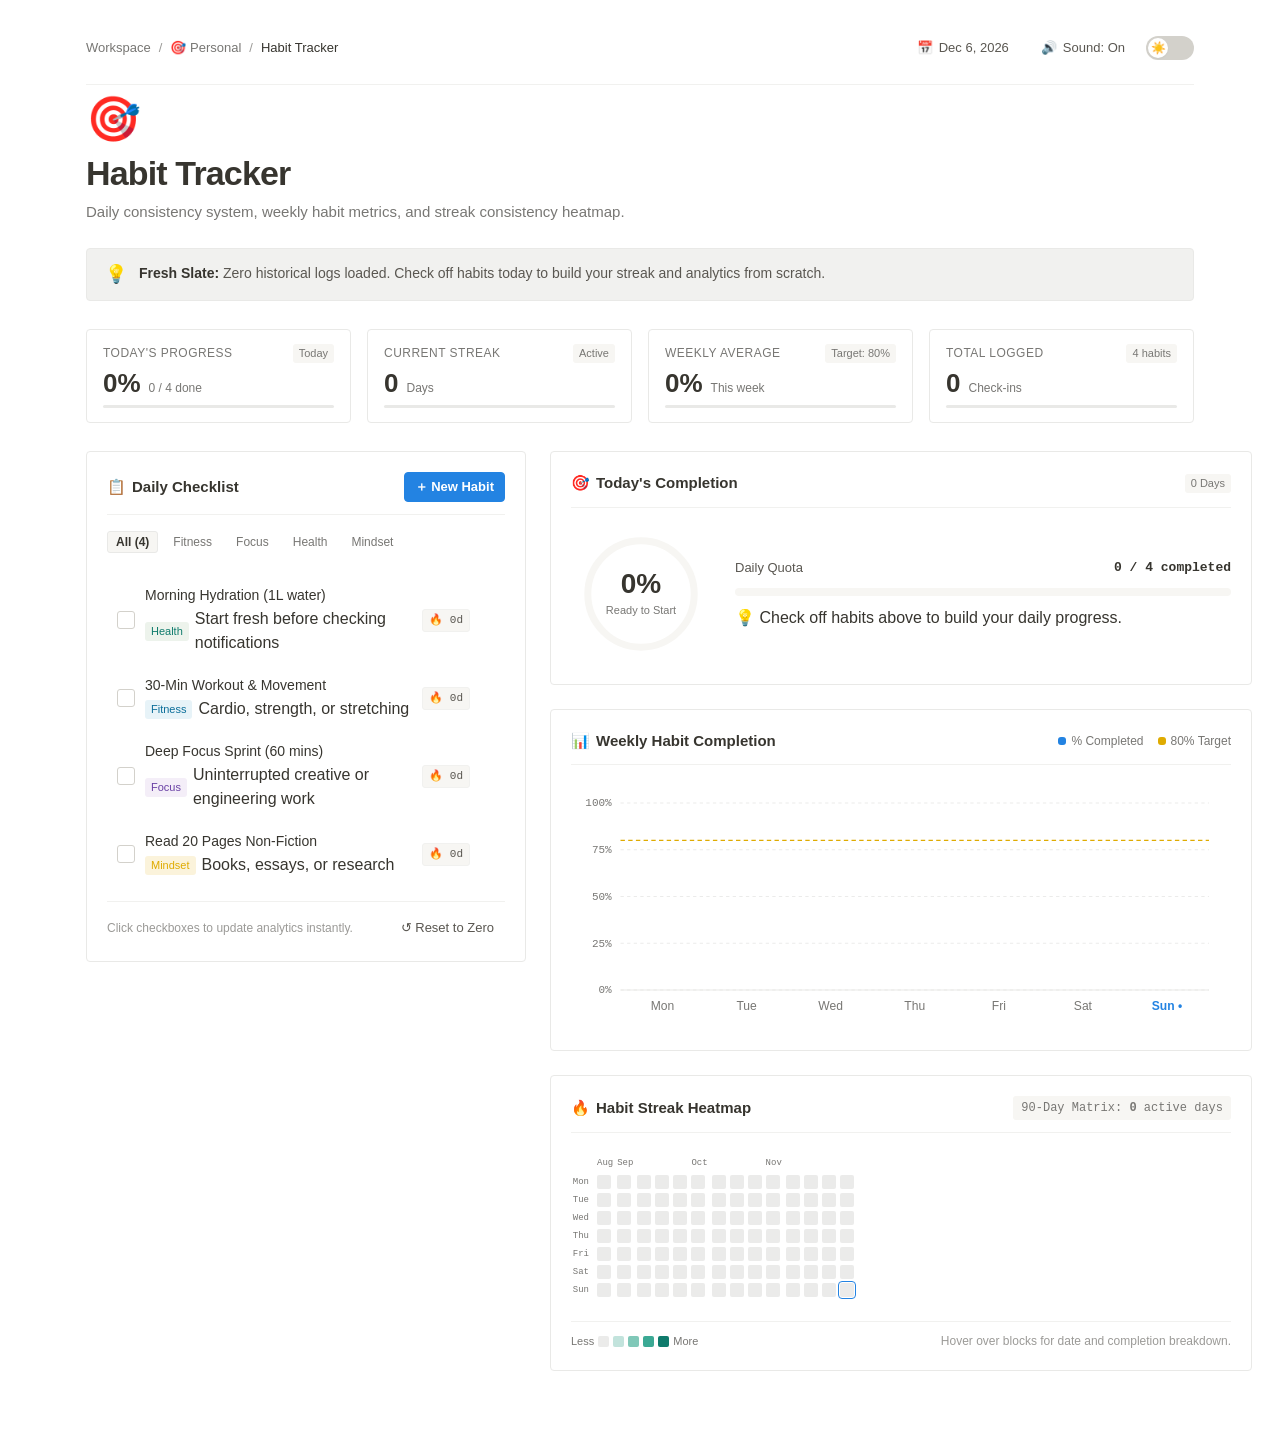
==== index.html @ db0e9edb "feat(core): implement client-side habit tracking and streak calculation engine" ====
<!DOCTYPE html>
<html lang="en" data-theme="light">
<head>
  <meta charset="UTF-8">
  <meta name="viewport" content="width=device-width, initial-scale=1.0">
  <title>🎯 Habit Tracker — Notion Workspace</title>
  <link rel="stylesheet" href="styles.css">
</head>
<body>

  <!-- Main Notion Page Container -->
  <div class="notion-page-container">

    <!-- Notion Top Bar & Breadcrumbs -->
    <header class="notion-top-bar">
      <nav class="notion-breadcrumbs" aria-label="Breadcrumbs">
        <span class="breadcrumb-item">Workspace</span>
        <span class="breadcrumb-separator">/</span>
        <span class="breadcrumb-item">🎯 Personal</span>
        <span class="breadcrumb-separator">/</span>
        <span class="breadcrumb-current">Habit Tracker</span>
      </nav>

      <div class="notion-top-actions">
        <!-- Date Badge -->
        <span class="notion-btn btn-ghost" id="header-date-badge">
          📅 <span id="header-date-text">Oct 12, 2026</span>
        </span>

        <!-- Audio Toggle -->
        <button id="sound-toggle-btn" class="notion-btn btn-ghost" title="Toggle audio feedback" aria-label="Toggle sound">
          <span id="sound-icon">🔊</span>
          <span class="btn-label-text">Sound: On</span>
        </button>

        <!-- SPEC 1: Notion-Style Theme Toggle -->
        <div class="theme-toggle-wrapper" title="Switch Light / Dark Theme">
          <label class="notion-theme-toggle" for="theme-checkbox">
            <input type="checkbox" id="theme-checkbox" class="sr-only" aria-label="Toggle Light and Dark Mode">
            <span class="notion-toggle-switch">
              <span class="notion-toggle-thumb">
                <span id="theme-thumb-icon">☀️</span>
              </span>
            </span>
          </label>
        </div>
      </div>
    </header>

    <!-- Notion Page Header -->
    <div class="notion-hero-header">
      <div class="notion-page-icon">🎯</div>
      <h1 class="notion-page-title">Habit Tracker</h1>
      <p class="notion-page-description">
        Daily consistency system, weekly habit metrics, and streak consistency heatmap.
      </p>
    </div>

    <!-- Notion Callout Box -->
    <div class="notion-callout">
      <div class="callout-icon">💡</div>
      <div class="callout-body">
        <strong>Fresh Slate:</strong> Zero historical logs loaded. Check off habits today to build your streak and analytics from scratch.
      </div>
    </div>

    <!-- Notion Metrics Summary Bar -->
    <section class="notion-summary-row" aria-label="Metrics Overview">
      <div class="notion-metric-box">
        <div class="metric-header">
          <span class="metric-label">Today's Progress</span>
          <span class="metric-pill" id="completion-status-badge">Today</span>
        </div>
        <div class="metric-value-row">
          <span class="metric-number" id="stat-today-pct">0%</span>
          <span class="metric-sub" id="stat-today-fraction">0 / 0 done</span>
        </div>
        <div class="metric-progress-line">
          <div class="metric-progress-fill" id="stat-mini-bar" style="width: 0%"></div>
        </div>
      </div>

      <div class="notion-metric-box">
        <div class="metric-header">
          <span class="metric-label">Current Streak</span>
          <span class="metric-pill">Active</span>
        </div>
        <div class="metric-value-row">
          <span class="metric-number" id="stat-current-streak">0</span>
          <span class="metric-sub">Days</span>
        </div>
        <div class="metric-progress-line">
          <div class="metric-progress-fill" style="width: 0%"></div>
        </div>
      </div>

      <div class="notion-metric-box">
        <div class="metric-header">
          <span class="metric-label">Weekly Average</span>
          <span class="metric-pill">Target: 80%</span>
        </div>
        <div class="metric-value-row">
          <span class="metric-number" id="stat-weekly-avg">0%</span>
          <span class="metric-sub">This week</span>
        </div>
        <div class="metric-progress-line">
          <div class="metric-progress-fill" style="width: 0%"></div>
        </div>
      </div>

      <div class="notion-metric-box">
        <div class="metric-header">
          <span class="metric-label">Total Logged</span>
          <span class="metric-pill" id="stat-active-habits-count">4 habits</span>
        </div>
        <div class="metric-value-row">
          <span class="metric-number" id="stat-total-completions">0</span>
          <span class="metric-sub">Check-ins</span>
        </div>
        <div class="metric-progress-line">
          <div class="metric-progress-fill" style="width: 0%"></div>
        </div>
      </div>
    </section>

    <!-- Main Workspace Grid -->
    <main class="notion-workspace-grid">

      <!-- Left Column: Daily Habits Database -->
      <section class="workspace-column col-habits">
        <div class="notion-card habits-card">
          <div class="card-header-row">
            <h2 class="notion-section-title">
              <span>📋</span> Daily Checklist
            </h2>
            <button id="open-add-habit-btn" class="notion-btn btn-primary">
              ＋ New Habit
            </button>
          </div>

          <!-- Category filter tabs -->
          <div class="notion-filter-tabs" id="category-filters" role="tablist">
            <button class="notion-filter-pill active" data-filter="all">All (<span id="count-all">4</span>)</button>
            <button class="notion-filter-pill" data-filter="Fitness">Fitness</button>
            <button class="notion-filter-pill" data-filter="Focus">Focus</button>
            <button class="notion-filter-pill" data-filter="Health">Health</button>
            <button class="notion-filter-pill" data-filter="Mindset">Mindset</button>
          </div>

          <!-- Habit Items List -->
          <div class="habit-items-container" id="habits-list" role="list">
            <!-- Habit rows injected dynamically -->
          </div>

          <!-- Footer Actions -->
          <div class="habits-footer-actions">
            <span class="footer-hint">Click checkboxes to update analytics instantly.</span>
            <button id="reset-demo-data-btn" class="notion-btn btn-ghost" title="Reset all to zero history">
              ↺ Reset to Zero
            </button>
          </div>
        </div>
      </section>

      <!-- Right Column: Visual Analytics Dashboard -->
      <section class="workspace-column col-analytics">
        
        <!-- SPEC 2: Task Completion Progress Ring / Bar -->
        <div class="notion-card progress-card">
          <div class="card-header-row">
            <h3 class="notion-section-title">
              <span>🎯</span> Today's Completion
            </h3>
            <span class="metric-pill" id="stat-best-streak">0 Days Best</span>
          </div>
          
          <div class="progress-ring-content">
            <!-- Custom Zero-Dependency SVG Circular Ring -->
            <div class="svg-ring-wrapper">
              <svg class="neo-progress-svg" viewBox="0 0 200 200" width="140" height="140" aria-label="Progress ring">
                <circle cx="100" cy="100" r="76" class="ring-bg-track" />
                <circle cx="100" cy="100" r="76" class="ring-progress-bar" id="progress-ring-circle" />
              </svg>
              <div class="ring-center-content">
                <div class="ring-percentage" id="ring-pct-text">0%</div>
                <div class="ring-label" id="ring-status-label">READY</div>
              </div>
            </div>

            <!-- Notion Database Linear Bar -->
            <div class="ring-details-panel">
              <div class="progress-details-header">
                <span class="details-title">Daily Quota</span>
                <span class="details-fraction" id="progress-fraction-text">0 / 0 completed</span>
              </div>
              <div class="neo-chunky-progress-bar" id="chunky-segmented-bar">
                <div class="chunky-fill" id="linear-fill-bar" style="width: 0%;"></div>
              </div>
              <div class="status-callout" id="status-motivation-callout">
                💡 Check off habits above to build your daily progress.
              </div>
            </div>
          </div>
        </div>

        <!-- SPEC 2: Weekly Habit Bar Chart -->
        <div class="notion-card chart-card">
          <div class="card-header-row">
            <h3 class="notion-section-title">
              <span>📊</span> Weekly Habit Completion
            </h3>
            <div class="chart-legend">
              <span class="legend-chip"><span class="legend-color-box completed-box"></span> % Completed</span>
              <span class="legend-chip"><span class="legend-color-box target-box"></span> 80% Target</span>
            </div>
          </div>

          <!-- Pure SVG Bar Chart Container -->
          <div class="svg-chart-container" id="weekly-barchart-container">
            <!-- Rendered dynamically -->
          </div>
        </div>

        <!-- SPEC 2: Habit Streak Consistency Heatmap block matrix -->
        <div class="notion-card heatmap-card">
          <div class="card-header-row">
            <h3 class="notion-section-title">
              <span>🔥</span> Habit Streak Heatmap
            </h3>
            <div class="heatmap-stats-pill">
              <span>90-Day Matrix: <strong id="heatmap-active-days-count">0</strong> active days</span>
            </div>
          </div>

          <div class="heatmap-scroll-wrapper">
            <div class="heatmap-matrix-board" id="heatmap-board">
              <!-- Rendered dynamically -->
            </div>
          </div>

          <div class="heatmap-footer">
            <div class="heatmap-legend">
              <span class="legend-label">Less</span>
              <div class="legend-cell lvl-0" title="0% completed"></div>
              <div class="legend-cell lvl-1" title="1-25% completed"></div>
              <div class="legend-cell lvl-2" title="26-50% completed"></div>
              <div class="legend-cell lvl-3" title="51-75% completed"></div>
              <div class="legend-cell lvl-4" title="76-100% completed"></div>
              <span class="legend-label">More</span>
            </div>
            <div class="heatmap-tip-hint">
              Hover over blocks for date and completion breakdown.
            </div>
          </div>
        </div>

      </section>
    </main>

    <!-- Modal Dialog: Add New Habit -->
    <div class="neo-modal-backdrop" id="add-habit-modal" aria-hidden="true">
      <div class="neo-modal-dialog" role="dialog" aria-labelledby="modal-heading">
        <div class="modal-header">
          <h2 id="modal-heading" class="modal-title">＋ New Habit</h2>
          <button id="close-modal-btn" class="modal-close-btn" aria-label="Close dialog">✕</button>
        </div>
        <form id="new-habit-form" class="modal-form">
          <div class="form-group">
            <label for="habit-name-input" class="form-label">Habit Name *</label>
            <input type="text" id="habit-name-input" class="neo-input" placeholder="e.g. Morning Walk, Read 20 Pages" required maxlength="40">
          </div>

          <div class="form-row">
            <div class="form-group">
              <label for="habit-category-select" class="form-label">Category</label>
              <select id="habit-category-select" class="neo-select">
                <option value="Health">Health</option>
                <option value="Fitness">Fitness</option>
                <option value="Focus">Focus</option>
                <option value="Mindset">Mindset</option>
              </select>
            </div>

            <div class="form-group">
              <label for="habit-desc-input" class="form-label">Daily Note</label>
              <input type="text" id="habit-desc-input" class="neo-input" placeholder="e.g. 15 mins daily" maxlength="60">
            </div>
          </div>

          <div class="modal-actions">
            <button type="button" id="cancel-modal-btn" class="notion-btn btn-ghost">Cancel</button>
            <button type="submit" class="notion-btn btn-primary">Create Habit</button>
          </div>
        </form>
      </div>
    </div>

    <!-- Floating Interactive Tooltip -->
    <div id="chart-tooltip" class="neo-tooltip" aria-hidden="true"></div>

  </div>

  <script src="app.js"></script>
</body>
</html>
---- styles.css ----
/* ==========================================================================
   NOTION-STYLE DESIGN SYSTEM & HABIT TRACKER
   - Authentic Notion workspace aesthetics (Light & Dark)
   - Clean document layout, subtle dividers, and pastel database tags
   - Zero-dependency custom SVG analytics (Weekly Bar Chart, Progress Ring, Heatmap)
   - Zero history / Fresh slate engine
   ========================================================================== */

/* --------------------------------------------------------------------------
   1. NOTION THEME TOKENS
   -------------------------------------------------------------------------- */
:root {
  /* Radii */
  --radius-xs: 3px;
  --radius-sm: 4px;
  --radius-md: 6px;
  --radius-lg: 8px;
  --radius-xl: 12px;
  --radius-full: 9999px;

  /* Typography */
  --font-sans: ui-sans-serif, -apple-system, BlinkMacSystemFont, "Segoe UI", Helvetica, "Apple Color Emoji", Arial, sans-serif, "Segoe UI Emoji", "Segoe UI Symbol";
  --font-mono: "SFMono-Regular", Menlo, Consolas, "PT Mono", "Liberation Mono", Courier, monospace;

  /* LIGHT THEME (Notion Default) */
  --bg-color: #FFFFFF;
  --card-bg: #FFFFFF;
  --card-bg-subtle: #F7F6F3;
  --card-bg-hover: rgba(55, 53, 47, 0.06);
  --callout-bg: #F1F1EF;

  --text-main: #37352F;
  --text-secondary: #5A5751;
  --text-muted: #787774;
  --text-placeholder: #9B9A97;

  --border-color: #E9E9E7;
  --border-subtle: #F1F1EF;
  --border-hover: #D3D1CB;
  --border-focus: #2383E2;

  --shadow-sm: 0 1px 2px rgba(15, 15, 15, 0.04);
  --shadow-md: 0 4px 12px rgba(15, 15, 15, 0.06);
  --shadow-lg: 0 12px 24px rgba(15, 15, 15, 0.08);

  /* Notion Primary & Accent */
  --accent-primary: #2383E2;       /* Notion Blue */
  --accent-primary-hover: #1971C2;
  --accent-success: #0F7B6C;       /* Notion Teal / Green */
  --accent-success-hover: #0B6B5D;

  /* Notion Tag Colors (Light) */
  --tag-fitness-bg: #E7F3F8;   --tag-fitness-text: #0B6E99;  /* Blue */
  --tag-focus-bg: #F4EEF8;     --tag-focus-text: #6940A5;    /* Purple */
  --tag-health-bg: #EDF3EC;    --tag-health-text: #0F7B6C;   /* Green */
  --tag-mindset-bg: #FBF3DB;   --tag-mindset-text: #DFAB01;  /* Yellow */
  --tag-general-bg: #EBECED;   --tag-general-text: #37352F;  /* Gray */

  /* Notion Heatmap Scale (Emerald/Teal) */
  --heatmap-lvl0: #EBEBEA;
  --heatmap-lvl1: #C2E3DC;
  --heatmap-lvl2: #80C8B8;
  --heatmap-lvl3: #3BA994;
  --heatmap-lvl4: #0F7B6C;

  /* Chart & Grid */
  --chart-grid: #EBEBEA;
  --chart-bar-bg: #2383E2;
  --chart-bar-hover: #1971C2;
  --chart-bar-today: #0F7B6C;
  --chart-target-line: #DFAB01;
}

/* --------------------------------------------------------------------------
   DARK THEME (Notion Dark)
   -------------------------------------------------------------------------- */
[data-theme="dark"] {
  --bg-color: #191919;
  --card-bg: #202020;
  --card-bg-subtle: #252525;
  --card-bg-hover: rgba(255, 255, 255, 0.06);
  --callout-bg: #222222;

  --text-main: #E6E6E6;
  --text-secondary: #CBD0D6;
  --text-muted: #9B9B9B;
  --text-placeholder: #6E6E6E;

  --border-color: #2E2E2E;
  --border-subtle: #262626;
  --border-hover: #3E3E3E;
  --border-focus: #529CCA;

  --shadow-sm: 0 1px 2px rgba(0, 0, 0, 0.25);
  --shadow-md: 0 4px 12px rgba(0, 0, 0, 0.35);
  --shadow-lg: 0 12px 24px rgba(0, 0, 0, 0.45);

  --accent-primary: #529CCA;       /* Notion Blue (Dark) */
  --accent-primary-hover: #69AADB;
  --accent-success: #4EAA79;       /* Notion Green (Dark) */
  --accent-success-hover: #63B88C;

  /* Notion Tag Colors (Dark) */
  --tag-fitness-bg: #24343F;   --tag-fitness-text: #529CCA;
  --tag-focus-bg: #35293E;     --tag-focus-text: #9A6DD7;
  --tag-health-bg: #24362E;    --tag-health-text: #4EAA79;
  --tag-mindset-bg: #3E3725;   --tag-mindset-text: #E2C85C;
  --tag-general-bg: #2F2F2F;   --tag-general-text: #9B9B9B;

  /* Heatmap Scale in Dark */
  --heatmap-lvl0: #262626;
  --heatmap-lvl1: #1B382F;
  --heatmap-lvl2: #245744;
  --heatmap-lvl3: #358260;
  --heatmap-lvl4: #4EAA79;

  /* Chart & Grid */
  --chart-grid: #2A2A2A;
  --chart-bar-bg: #529CCA;
  --chart-bar-hover: #69AADB;
  --chart-bar-today: #4EAA79;
  --chart-target-line: #E2C85C;
}

/* --------------------------------------------------------------------------
   2. GLOBAL RESETS & NOTION BASE
   -------------------------------------------------------------------------- */
*, *::before, *::after {
  box-sizing: border-box;
  margin: 0;
  padding: 0;
}

body {
  font-family: var(--font-sans);
  background-color: var(--bg-color);
  color: var(--text-main);
  min-height: 100vh;
  line-height: 1.5;
  overflow-x: hidden;
  -webkit-font-smoothing: antialiased;
  -moz-osx-font-smoothing: grayscale;
}

.sr-only {
  position: absolute;
  width: 1px;
  height: 1px;
  padding: 0;
  margin: -1px;
  overflow: hidden;
  clip: rect(0, 0, 0, 0);
  white-space: nowrap;
  border: 0;
}

/* Notion Page Container */
.notion-page-container {
  max-width: 1180px;
  margin: 0 auto;
  padding: 32px 36px 80px;
}

/* --------------------------------------------------------------------------
   3. NOTION PAGE HEADER & BREADCRUMBS
   -------------------------------------------------------------------------- */
.notion-top-bar {
  display: flex;
  justify-content: space-between;
  align-items: center;
  padding-bottom: 20px;
  margin-bottom: 12px;
  border-bottom: 1px solid var(--border-subtle);
}

.notion-breadcrumbs {
  display: flex;
  align-items: center;
  gap: 8px;
  font-size: 0.8125rem;
  color: var(--text-muted);
}

.breadcrumb-item {
  color: var(--text-muted);
  text-decoration: none;
  transition: color 0.15s;
}

.breadcrumb-separator {
  color: var(--text-placeholder);
}

.breadcrumb-current {
  color: var(--text-main);
  font-weight: 500;
}

.notion-top-actions {
  display: flex;
  align-items: center;
  gap: 10px;
}

/* Notion Page Title & Icon */
.notion-hero-header {
  margin-bottom: 24px;
}

.notion-page-icon {
  font-size: 2.75rem;
  line-height: 1;
  margin-bottom: 12px;
  display: inline-block;
  user-select: none;
  transition: transform 0.15s ease;
}

.notion-page-icon:hover {
  transform: scale(1.08);
}

.notion-page-title {
  font-size: 2.125rem;
  font-weight: 700;
  letter-spacing: -0.025em;
  color: var(--text-main);
  line-height: 1.2;
  margin-bottom: 8px;
}

.notion-page-description {
  font-size: 0.9375rem;
  color: var(--text-muted);
  line-height: 1.5;
}

/* Notion Callout Box */
.notion-callout {
  display: flex;
  align-items: flex-start;
  gap: 12px;
  padding: 14px 18px;
  background-color: var(--callout-bg);
  border: 1px solid var(--border-color);
  border-radius: var(--radius-sm);
  margin-bottom: 28px;
  font-size: 0.875rem;
  line-height: 1.5;
}

.callout-icon {
  font-size: 1.125rem;
  flex-shrink: 0;
  line-height: 1.3;
}

.callout-body {
  color: var(--text-secondary);
}

.callout-body strong {
  color: var(--text-main);
}

/* --------------------------------------------------------------------------
   4. NOTION THEME TOGGLE & HEADER BUTTONS
   -------------------------------------------------------------------------- */
.notion-btn {
  font-family: var(--font-sans);
  font-size: 0.8125rem;
  font-weight: 500;
  color: var(--text-secondary);
  background-color: transparent;
  border: 1px solid var(--border-color);
  border-radius: var(--radius-sm);
  padding: 5px 10px;
  display: inline-flex;
  align-items: center;
  gap: 6px;
  cursor: pointer;
  user-select: none;
  transition: background-color 0.15s, color 0.15s, border-color 0.15s;
}

.notion-btn:hover {
  background-color: var(--card-bg-hover);
  color: var(--text-main);
  border-color: var(--border-hover);
}

.notion-btn.btn-primary {
  background-color: var(--accent-primary);
  color: #FFFFFF;
  border-color: var(--accent-primary);
  font-weight: 600;
}

.notion-btn.btn-primary:hover {
  background-color: var(--accent-primary-hover);
  border-color: var(--accent-primary-hover);
}

.notion-btn.btn-ghost {
  border-color: transparent;
}

.notion-btn.btn-ghost:hover {
  background-color: var(--card-bg-hover);
}

/* SPEC 1: Notion-Style Theme Toggle Switch */
.notion-theme-toggle {
  display: inline-flex;
  align-items: center;
  cursor: pointer;
  user-select: none;
}

.notion-toggle-switch {
  display: flex;
  align-items: center;
  width: 48px;
  height: 24px;
  background-color: var(--border-hover);
  border-radius: var(--radius-full);
  padding: 2px;
  position: relative;
  transition: background-color 0.2s ease;
}

.notion-toggle-thumb {
  width: 20px;
  height: 20px;
  background-color: #FFFFFF;
  border-radius: var(--radius-full);
  box-shadow: var(--shadow-sm);
  display: flex;
  align-items: center;
  justify-content: center;
  font-size: 0.75rem;
  transition: transform 0.2s cubic-bezier(0.4, 0, 0.2, 1);
}

#theme-checkbox:checked + .notion-toggle-switch {
  background-color: var(--accent-primary);
}

#theme-checkbox:checked + .notion-toggle-switch .notion-toggle-thumb {
  transform: translateX(24px);
  background-color: #FFFFFF;
}

/* --------------------------------------------------------------------------
   5. NOTION METRICS SUMMARY BAR
   -------------------------------------------------------------------------- */
.notion-summary-row {
  display: grid;
  grid-template-columns: repeat(4, 1fr);
  gap: 16px;
  margin-bottom: 28px;
}

@media (max-width: 900px) {
  .notion-summary-row {
    grid-template-columns: repeat(2, 1fr);
  }
}

@media (max-width: 520px) {
  .notion-summary-row {
    grid-template-columns: 1fr;
  }
}

.notion-metric-box {
  padding: 14px 16px;
  background-color: var(--card-bg);
  border: 1px solid var(--border-color);
  border-radius: var(--radius-sm);
  transition: border-color 0.15s ease, box-shadow 0.15s ease;
}

.notion-metric-box:hover {
  border-color: var(--border-hover);
  box-shadow: var(--shadow-sm);
}

.metric-header {
  display: flex;
  align-items: center;
  justify-content: space-between;
  margin-bottom: 6px;
}

.metric-label {
  font-size: 0.75rem;
  color: var(--text-muted);
  font-weight: 500;
  text-transform: uppercase;
  letter-spacing: 0.04em;
}

.metric-pill {
  font-size: 0.6875rem;
  padding: 1px 6px;
  border-radius: var(--radius-xs);
  background-color: var(--card-bg-subtle);
  color: var(--text-muted);
}

.metric-value-row {
  display: flex;
  align-items: baseline;
  gap: 8px;
}

.metric-number {
  font-size: 1.625rem;
  font-weight: 700;
  color: var(--text-main);
  line-height: 1.1;
}

.metric-sub {
  font-size: 0.75rem;
  color: var(--text-muted);
}

.metric-progress-line {
  height: 3px;
  background-color: var(--border-color);
  border-radius: var(--radius-full);
  margin-top: 8px;
  overflow: hidden;
}

.metric-progress-fill {
  height: 100%;
  background-color: var(--accent-success);
  transition: width 0.3s ease;
}

/* --------------------------------------------------------------------------
   6. MAIN WORKSPACE GRID
   -------------------------------------------------------------------------- */
.notion-workspace-grid {
  display: grid;
  grid-template-columns: 440px 1fr;
  gap: 24px;
  align-items: start;
}

@media (max-width: 1024px) {
  .notion-workspace-grid {
    grid-template-columns: 1fr;
  }
}

.workspace-column {
  display: flex;
  flex-direction: column;
  gap: 24px;
}

/* Notion Block Containers */
.notion-card {
  background-color: var(--card-bg);
  border: 1px solid var(--border-color);
  border-radius: var(--radius-sm);
  padding: 20px;
  transition: border-color 0.15s ease;
}

.notion-card:hover {
  border-color: var(--border-hover);
}

.notion-section-title {
  font-size: 0.9375rem;
  font-weight: 600;
  color: var(--text-main);
  display: flex;
  align-items: center;
  gap: 6px;
}

.card-header-row {
  display: flex;
  justify-content: space-between;
  align-items: center;
  margin-bottom: 16px;
  padding-bottom: 12px;
  border-bottom: 1px solid var(--border-subtle);
}

/* --------------------------------------------------------------------------
   7. NOTION HABIT CHECKLIST (DATABASE VIEW)
   -------------------------------------------------------------------------- */
.notion-filter-tabs {
  display: flex;
  gap: 6px;
  overflow-x: auto;
  padding-bottom: 12px;
  margin-bottom: 12px;
  scrollbar-width: none;
}
.notion-filter-tabs::-webkit-scrollbar { display: none; }

.notion-filter-pill {
  font-family: var(--font-sans);
  font-size: 0.75rem;
  font-weight: 500;
  padding: 3px 8px;
  border-radius: var(--radius-xs);
  background-color: transparent;
  color: var(--text-muted);
  border: 1px solid transparent;
  cursor: pointer;
  white-space: nowrap;
  transition: all 0.15s ease;
}

.notion-filter-pill:hover {
  background-color: var(--card-bg-hover);
  color: var(--text-main);
}

.notion-filter-pill.active {
  background-color: var(--card-bg-subtle);
  color: var(--text-main);
  border-color: var(--border-color);
  font-weight: 600;
}

/* Habit List Container */
.habit-items-container {
  display: flex;
  flex-direction: column;
  gap: 4px;
  margin-bottom: 16px;
  min-height: 120px;
}

/* Notion List Row */
.habit-row-item {
  display: flex;
  align-items: center;
  justify-content: space-between;
  padding: 8px 10px;
  border-radius: var(--radius-sm);
  background-color: transparent;
  transition: background-color 0.12s ease;
}

.habit-row-item:hover {
  background-color: var(--card-bg-hover);
}

.habit-row-item.is-completed .habit-name {
  text-decoration: line-through;
  color: var(--text-muted);
}

.habit-left-group {
  display: flex;
  align-items: center;
  gap: 10px;
  flex: 1;
  min-width: 0;
}

/* SPEC 1: Notion Custom Checkbox UI */
.neo-checkbox-container {
  display: inline-flex;
  align-items: center;
  cursor: pointer;
  position: relative;
  user-select: none;
}

.neo-checkbox-input {
  position: absolute;
  opacity: 0;
  width: 0;
  height: 0;
  pointer-events: none;
}

.neo-checkbox-custom {
  width: 18px;
  height: 18px;
  border: 1.5px solid var(--border-hover);
  border-radius: var(--radius-xs);
  background-color: transparent;
  display: flex;
  align-items: center;
  justify-content: center;
  transition: all 0.15s ease;
  flex-shrink: 0;
}

.neo-check-icon {
  width: 12px;
  height: 12px;
  stroke: #FFFFFF;
  stroke-width: 2.5px;
  stroke-linecap: round;
  stroke-linejoin: round;
  fill: none;
  opacity: 0;
  transform: scale(0.6);
  transition: all 0.15s ease;
}

.neo-checkbox-container:hover .neo-checkbox-custom {
  border-color: var(--text-muted);
  background-color: var(--card-bg-hover);
}

.neo-checkbox-input:checked + .neo-checkbox-custom {
  background-color: var(--accent-primary);
  border-color: var(--accent-primary);
}

.neo-checkbox-input:checked + .neo-checkbox-custom .neo-check-icon {
  opacity: 1;
  transform: scale(1);
}

/* Habit text info */
.habit-info {
  display: flex;
  flex-direction: column;
  min-width: 0;
}

.habit-name {
  font-size: 0.875rem;
  color: var(--text-main);
  white-space: nowrap;
  overflow: hidden;
  text-overflow: ellipsis;
  font-weight: 500;
}

.habit-sub-meta {
  display: flex;
  align-items: center;
  gap: 6px;
  margin-top: 1px;
}

/* Notion Tag Pills */
.habit-tag {
  font-size: 0.6875rem;
  padding: 1px 6px;
  border-radius: var(--radius-xs);
  font-weight: 500;
}

.tag-fitness { background-color: var(--tag-fitness-bg); color: var(--tag-fitness-text); }
.tag-focus   { background-color: var(--tag-focus-bg);   color: var(--tag-focus-text); }
.tag-health  { background-color: var(--tag-health-bg);  color: var(--tag-health-text); }
.tag-mindset { background-color: var(--tag-mindset-bg); color: var(--tag-mindset-text); }

.habit-actions-group {
  display: flex;
  align-items: center;
  gap: 6px;
}

.habit-streak-badge {
  font-family: var(--font-mono);
  font-size: 0.6875rem;
  padding: 2px 6px;
  border-radius: var(--radius-xs);
  background-color: var(--card-bg-subtle);
  color: var(--text-secondary);
  border: 1px solid var(--border-subtle);
}

.habit-delete-btn {
  background: transparent;
  border: none;
  cursor: pointer;
  padding: 4px;
  border-radius: var(--radius-xs);
  color: var(--text-muted);
  opacity: 0;
  transition: opacity 0.15s, background-color 0.15s;
}

.habit-row-item:hover .habit-delete-btn {
  opacity: 0.7;
}

.habit-delete-btn:hover {
  opacity: 1;
  background-color: var(--card-bg-hover);
  color: #E03E3E;
}

/* Empty habits state */
.notion-empty-state {
  text-align: center;
  padding: 28px 16px;
  color: var(--text-muted);
  font-size: 0.8125rem;
  border: 1px dashed var(--border-color);
  border-radius: var(--radius-sm);
}

.habits-footer-actions {
  display: flex;
  justify-content: space-between;
  align-items: center;
  flex-wrap: wrap;
  gap: 8px;
  padding-top: 12px;
  border-top: 1px solid var(--border-subtle);
}

.footer-hint {
  font-size: 0.75rem;
  color: var(--text-placeholder);
}

/* --------------------------------------------------------------------------
   8. SPEC 2: NOTION PROGRESS RING & LINEAR BAR
   -------------------------------------------------------------------------- */
.progress-ring-content {
  display: flex;
  align-items: center;
  gap: 24px;
  flex-wrap: wrap;
}

.svg-ring-wrapper {
  position: relative;
  width: 140px;
  height: 140px;
  flex-shrink: 0;
}

.neo-progress-svg {
  transform: rotate(-90deg);
  overflow: visible;
}

.ring-bg-track {
  fill: none;
  stroke: var(--card-bg-subtle);
  stroke-width: 10px;
}

.ring-progress-bar {
  fill: none;
  stroke: var(--accent-success);
  stroke-width: 10px;
  stroke-linecap: round;
  stroke-dasharray: 477.52;
  stroke-dashoffset: 477.52;
  transition: stroke-dashoffset 0.5s ease, stroke 0.2s ease;
}

.ring-center-content {
  position: absolute;
  top: 0;
  left: 0;
  width: 100%;
  height: 100%;
  display: flex;
  flex-direction: column;
  align-items: center;
  justify-content: center;
  pointer-events: none;
}

.ring-percentage {
  font-size: 1.75rem;
  font-weight: 700;
  color: var(--text-main);
  line-height: 1;
}

.ring-label {
  font-size: 0.6875rem;
  color: var(--text-muted);
  margin-top: 4px;
}

.ring-details-panel {
  flex: 1;
  min-width: 200px;
  display: flex;
  flex-direction: column;
  gap: 10px;
}

.progress-details-header {
  display: flex;
  justify-content: space-between;
  align-items: center;
  font-size: 0.8125rem;
}

.details-title {
  color: var(--text-secondary);
}

.details-fraction {
  font-family: var(--font-mono);
  font-weight: 600;
  color: var(--text-main);
}

/* Notion Database Style Progress Bar */
.neo-chunky-progress-bar {
  height: 8px;
  background-color: var(--card-bg-subtle);
  border-radius: var(--radius-full);
  position: relative;
  overflow: hidden;
}

.chunky-fill {
  height: 100%;
  background-color: var(--accent-success);
  border-radius: var(--radius-full);
  transition: width 0.3s ease;
}

.status-motivation-callout {
  font-size: 0.8125rem;
  color: var(--text-secondary);
  padding: 8px 12px;
  background-color: var(--card-bg-subtle);
  border-radius: var(--radius-xs);
  border: 1px solid var(--border-subtle);
}

/* --------------------------------------------------------------------------
   9. SPEC 2: NOTION WEEKLY BAR CHART (PURE SVG)
   -------------------------------------------------------------------------- */
.chart-legend {
  display: flex;
  gap: 14px;
}

.legend-chip {
  font-size: 0.75rem;
  color: var(--text-muted);
  display: flex;
  align-items: center;
  gap: 5px;
}

.legend-color-box {
  width: 8px;
  height: 8px;
  border-radius: var(--radius-xs);
}
.completed-box { background-color: var(--chart-bar-bg); }
.target-box { background-color: var(--chart-target-line); }

.svg-chart-container {
  width: 100%;
  min-height: 220px;
  position: relative;
}

.neo-chart-svg {
  width: 100%;
  height: 100%;
  overflow: visible;
}

.chart-grid-line {
  stroke: var(--chart-grid);
  stroke-width: 1px;
  stroke-dasharray: 3 3;
}

.chart-target-line {
  stroke: var(--chart-target-line);
  stroke-width: 1px;
  stroke-dasharray: 4 3;
}

.chart-axis-line {
  stroke: var(--border-color);
  stroke-width: 1px;
}

.chart-axis-label {
  font-family: var(--font-mono);
  font-size: 10px;
  fill: var(--text-muted);
}

.chart-bar-group {
  cursor: pointer;
}

.chart-bar-rect {
  fill: var(--chart-bar-bg);
  rx: 4px;
  ry: 4px;
  transition: fill 0.15s ease, opacity 0.15s ease;
}

.chart-bar-group:hover .chart-bar-rect {
  fill: var(--chart-bar-hover);
  opacity: 0.85;
}

.chart-bar-value-badge {
  font-family: var(--font-mono);
  font-size: 10px;
  font-weight: 500;
  fill: var(--text-muted);
  text-anchor: middle;
}

.chart-day-label {
  font-family: var(--font-sans);
  font-size: 11px;
  font-weight: 500;
  fill: var(--text-muted);
  text-anchor: middle;
}

.chart-day-today {
  fill: var(--accent-primary);
  font-weight: 600;
}

/* --------------------------------------------------------------------------
   10. SPEC 2: NOTION STREAK HEATMAP (ZERO HISTORY STARTER)
   -------------------------------------------------------------------------- */
.heatmap-stats-pill {
  font-family: var(--font-mono);
  font-size: 0.75rem;
  padding: 3px 8px;
  border-radius: var(--radius-xs);
  background-color: var(--card-bg-subtle);
  color: var(--text-muted);
}

.heatmap-scroll-wrapper {
  overflow-x: auto;
  padding: 6px 0 12px;
}
.heatmap-scroll-wrapper::-webkit-scrollbar { height: 4px; }
.heatmap-scroll-wrapper::-webkit-scrollbar-thumb {
  background: var(--border-hover);
  border-radius: var(--radius-full);
}

.heatmap-matrix-board {
  display: flex;
  gap: 4px;
  min-width: 660px;
}

.heatmap-day-labels-col {
  display: flex;
  flex-direction: column;
  gap: 4px;
  padding-top: 20px;
  margin-right: 4px;
}

.heatmap-day-label {
  font-family: var(--font-mono);
  font-size: 9px;
  color: var(--text-muted);
  height: 14px;
  line-height: 14px;
  text-align: right;
  width: 18px;
}

.heatmap-week-col {
  display: flex;
  flex-direction: column;
  gap: 4px;
}

.heatmap-month-header {
  font-family: var(--font-mono);
  font-size: 9px;
  color: var(--text-muted);
  height: 16px;
  line-height: 16px;
  white-space: nowrap;
}

/* Notion Matrix Tile */
.heatmap-cell {
  width: 14px;
  height: 14px;
  border-radius: 2px;
  cursor: pointer;
  position: relative;
  transition: transform 0.15s ease;
}

.heatmap-cell:hover {
  transform: scale(1.3);
  z-index: 10;
}

.heatmap-cell.is-today {
  outline: 1.5px solid var(--accent-primary);
  outline-offset: 1px;
}

.heatmap-cell.lvl-0, .legend-cell.lvl-0 { background-color: var(--heatmap-lvl0); }
.heatmap-cell.lvl-1, .legend-cell.lvl-1 { background-color: var(--heatmap-lvl1); }
.heatmap-cell.lvl-2, .legend-cell.lvl-2 { background-color: var(--heatmap-lvl2); }
.heatmap-cell.lvl-3, .legend-cell.lvl-3 { background-color: var(--heatmap-lvl3); }
.heatmap-cell.lvl-4, .legend-cell.lvl-4 { background-color: var(--heatmap-lvl4); }

.heatmap-footer {
  display: flex;
  justify-content: space-between;
  align-items: center;
  flex-wrap: wrap;
  gap: 8px;
  margin-top: 12px;
  padding-top: 10px;
  border-top: 1px solid var(--border-subtle);
}

.heatmap-legend {
  display: flex;
  align-items: center;
  gap: 4px;
}

.legend-label {
  font-size: 0.6875rem;
  color: var(--text-muted);
}

.legend-cell {
  width: 11px;
  height: 11px;
  border-radius: 2px;
}

.heatmap-tip-hint {
  font-size: 0.75rem;
  color: var(--text-placeholder);
}

/* --------------------------------------------------------------------------
   11. NOTION TOOLTIP & MODAL DIALOG
   -------------------------------------------------------------------------- */
.neo-tooltip {
  position: fixed;
  pointer-events: none;
  background-color: var(--card-bg);
  color: var(--text-main);
  border: 1px solid var(--border-color);
  border-radius: var(--radius-sm);
  box-shadow: var(--shadow-md);
  padding: 6px 10px;
  font-size: 0.75rem;
  z-index: 1000;
  opacity: 0;
  transform: translateY(3px);
  transition: opacity 0.12s ease, transform 0.12s ease;
  white-space: pre-line;
}

.neo-tooltip.is-visible {
  opacity: 1;
  transform: translateY(0);
}

/* Notion Page Popup Modal */
.neo-modal-backdrop {
  position: fixed;
  top: 0;
  left: 0;
  width: 100vw;
  height: 100vh;
  background-color: rgba(15, 15, 15, 0.4);
  backdrop-filter: blur(2px);
  display: flex;
  align-items: center;
  justify-content: center;
  z-index: 999;
  opacity: 0;
  pointer-events: none;
  transition: opacity 0.15s ease;
  padding: 16px;
}

.neo-modal-backdrop.is-open {
  opacity: 1;
  pointer-events: auto;
}

.neo-modal-dialog {
  background-color: var(--card-bg);
  border: 1px solid var(--border-color);
  border-radius: var(--radius-sm);
  box-shadow: var(--shadow-lg);
  width: 100%;
  max-width: 460px;
  padding: 24px;
  transform: scale(0.97);
  transition: transform 0.15s ease;
}

.neo-modal-backdrop.is-open .neo-modal-dialog {
  transform: scale(1);
}

.modal-header {
  display: flex;
  justify-content: space-between;
  align-items: center;
  margin-bottom: 20px;
}

.modal-title {
  font-size: 1.125rem;
  font-weight: 600;
  color: var(--text-main);
}

.modal-close-btn {
  background: transparent;
  border: none;
  font-size: 1rem;
  cursor: pointer;
  color: var(--text-muted);
  padding: 4px;
  border-radius: var(--radius-xs);
}

.modal-close-btn:hover {
  background-color: var(--card-bg-hover);
  color: var(--text-main);
}

.modal-form {
  display: flex;
  flex-direction: column;
  gap: 14px;
}

.form-group {
  display: flex;
  flex-direction: column;
  gap: 5px;
}

.form-row {
  display: grid;
  grid-template-columns: 1fr 1fr;
  gap: 12px;
}

.form-label {
  font-size: 0.75rem;
  font-weight: 500;
  color: var(--text-muted);
}

.neo-input, .neo-select {
  font-family: var(--font-sans);
  font-size: 0.875rem;
  padding: 8px 10px;
  border: 1px solid var(--border-color);
  border-radius: var(--radius-xs);
  background-color: var(--card-bg);
  color: var(--text-main);
  outline: none;
  transition: border-color 0.15s;
}

.neo-input:focus, .neo-select:focus {
  border-color: var(--border-focus);
}

.modal-actions {
  display: flex;
  justify-content: flex-end;
  gap: 8px;
  margin-top: 10px;
}

@media (max-width: 768px) {
  .notion-page-container {
    padding: 20px 16px 60px;
  }
  .notion-top-bar {
    flex-direction: column;
    align-items: flex-start;
    gap: 12px;
  }
  .notion-top-actions {
    width: 100%;
    justify-content: space-between;
  }
}
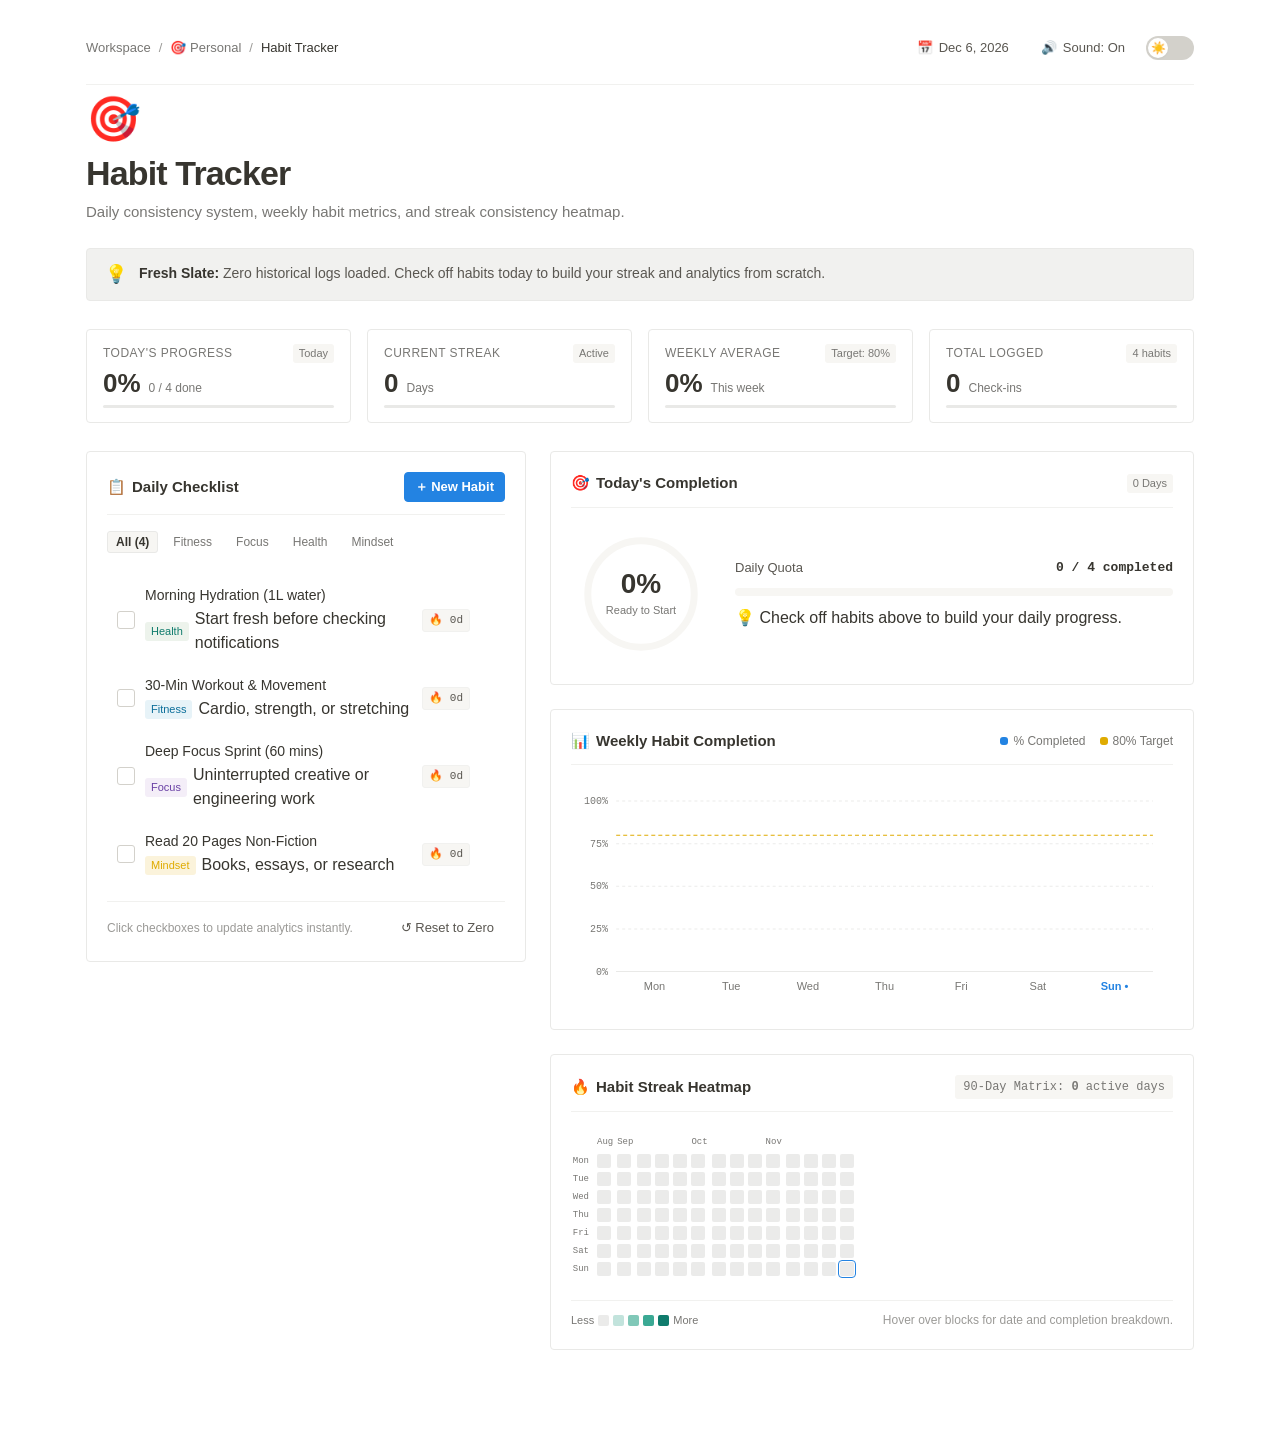
==== commit 42752160: "fix: prevent mobile grid overflow and clean up documentation and comments" ====
--- a/index.html
+++ b/index.html
@@ -3,7 +3,7 @@
 <head>
   <meta charset="UTF-8">
   <meta name="viewport" content="width=device-width, initial-scale=1.0">
-  <title>🎯 Habit Tracker — Notion Workspace</title>
+  <title>🎯 Habit Tracker - Notion Workspace</title>
   <link rel="stylesheet" href="styles.css">
 </head>
 <body>
--- a/styles.css
+++ b/styles.css
@@ -453,7 +453,7 @@
 
 @media (max-width: 1024px) {
   .notion-workspace-grid {
-    grid-template-columns: 1fr;
+    grid-template-columns: minmax(0, 1fr);
   }
 }
 
@@ -461,6 +461,8 @@
   display: flex;
   flex-direction: column;
   gap: 24px;
+  min-width: 0;
+  max-width: 100%;
 }
 
 /* Notion Block Containers */
@@ -469,6 +471,8 @@
   border: 1px solid var(--border-color);
   border-radius: var(--radius-sm);
   padding: 20px;
+  min-width: 0;
+  max-width: 100%;
   transition: border-color 0.15s ease;
 }
 
@@ -489,6 +493,8 @@
   display: flex;
   justify-content: space-between;
   align-items: center;
+  flex-wrap: wrap;
+  gap: 10px;
   margin-bottom: 16px;
   padding-bottom: 12px;
   border-bottom: 1px solid var(--border-subtle);
@@ -950,6 +956,7 @@
 
 .heatmap-scroll-wrapper {
   overflow-x: auto;
+  max-width: 100%;
   padding: 6px 0 12px;
 }
 .heatmap-scroll-wrapper::-webkit-scrollbar { height: 4px; }
@@ -1207,6 +1214,22 @@
   }
   .notion-top-actions {
     width: 100%;
+    flex-wrap: wrap;
+    gap: 8px;
     justify-content: space-between;
   }
-}
+  .notion-card {
+    padding: 16px;
+  }
+  .ring-details-panel {
+    min-width: 0;
+    width: 100%;
+  }
+  .svg-chart-container {
+    overflow-x: auto;
+    max-width: 100%;
+  }
+  .form-row {
+    grid-template-columns: 1fr;
+  }
+}
